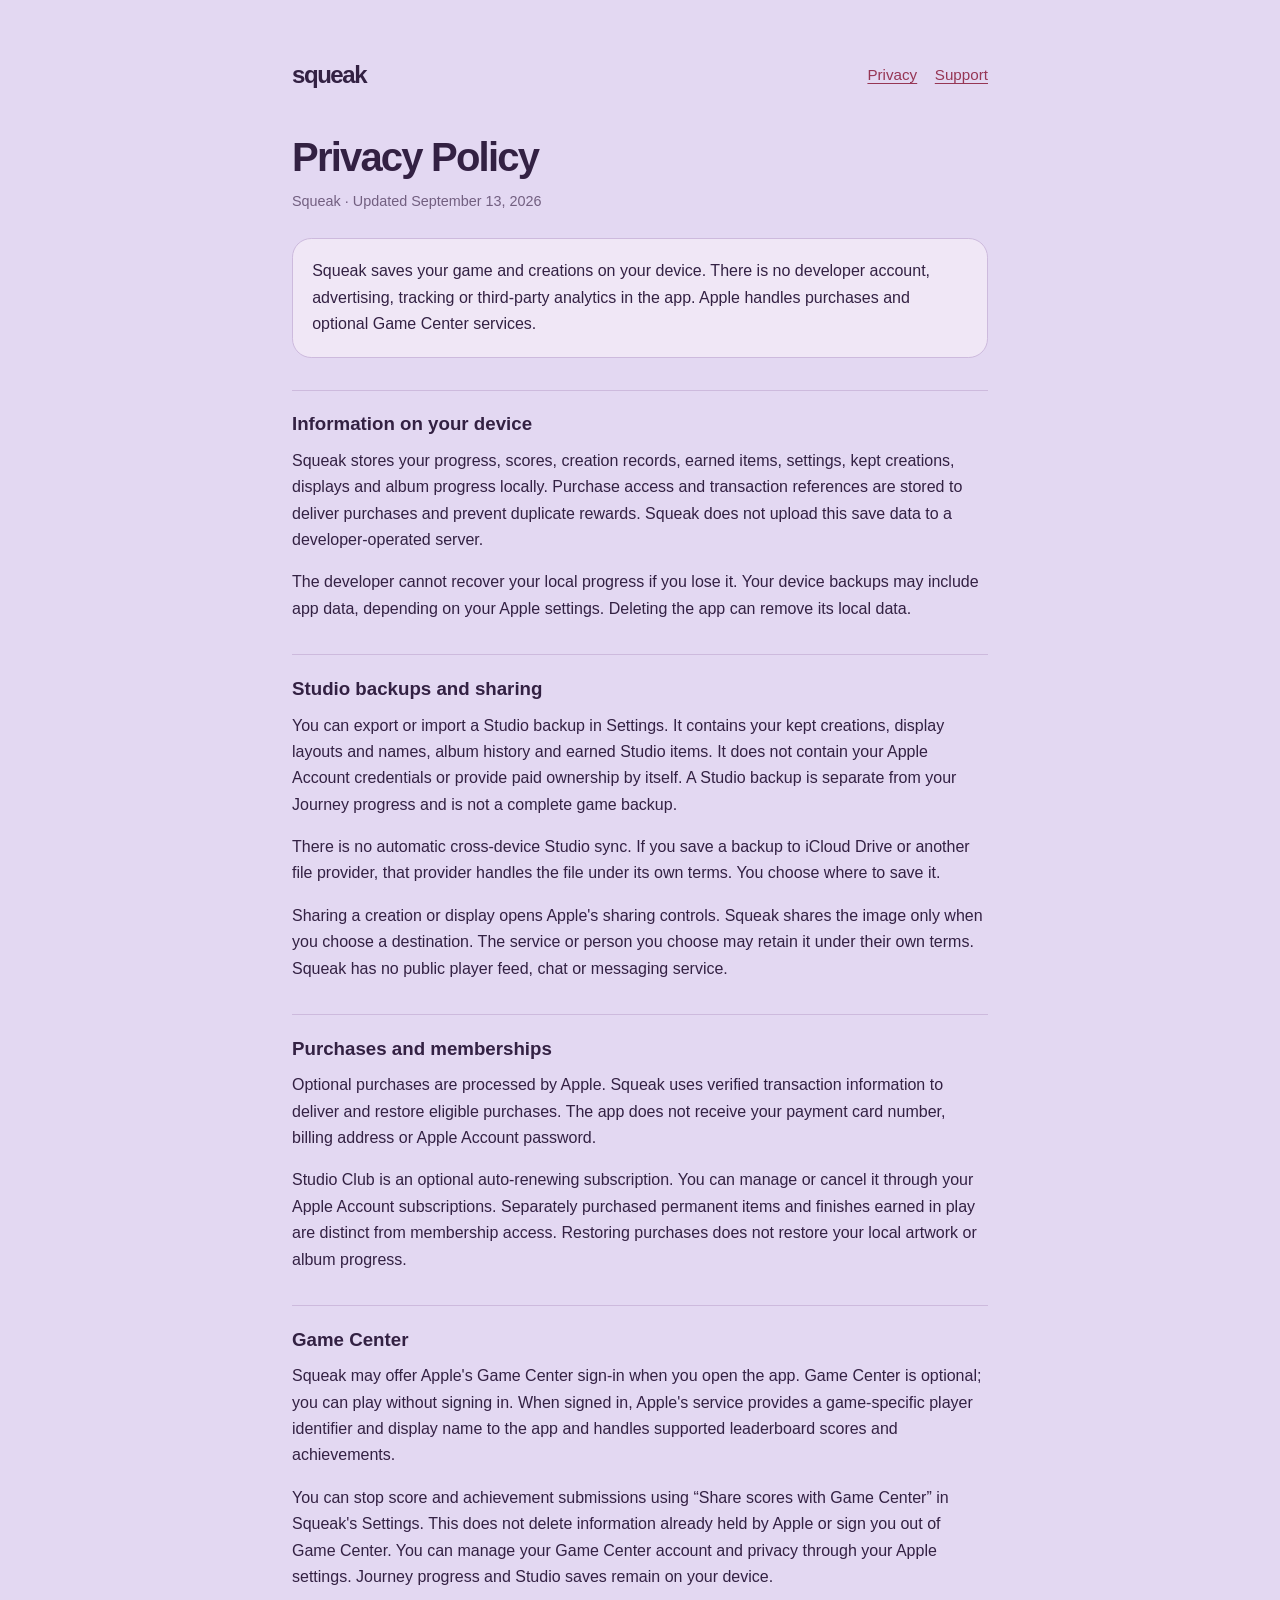
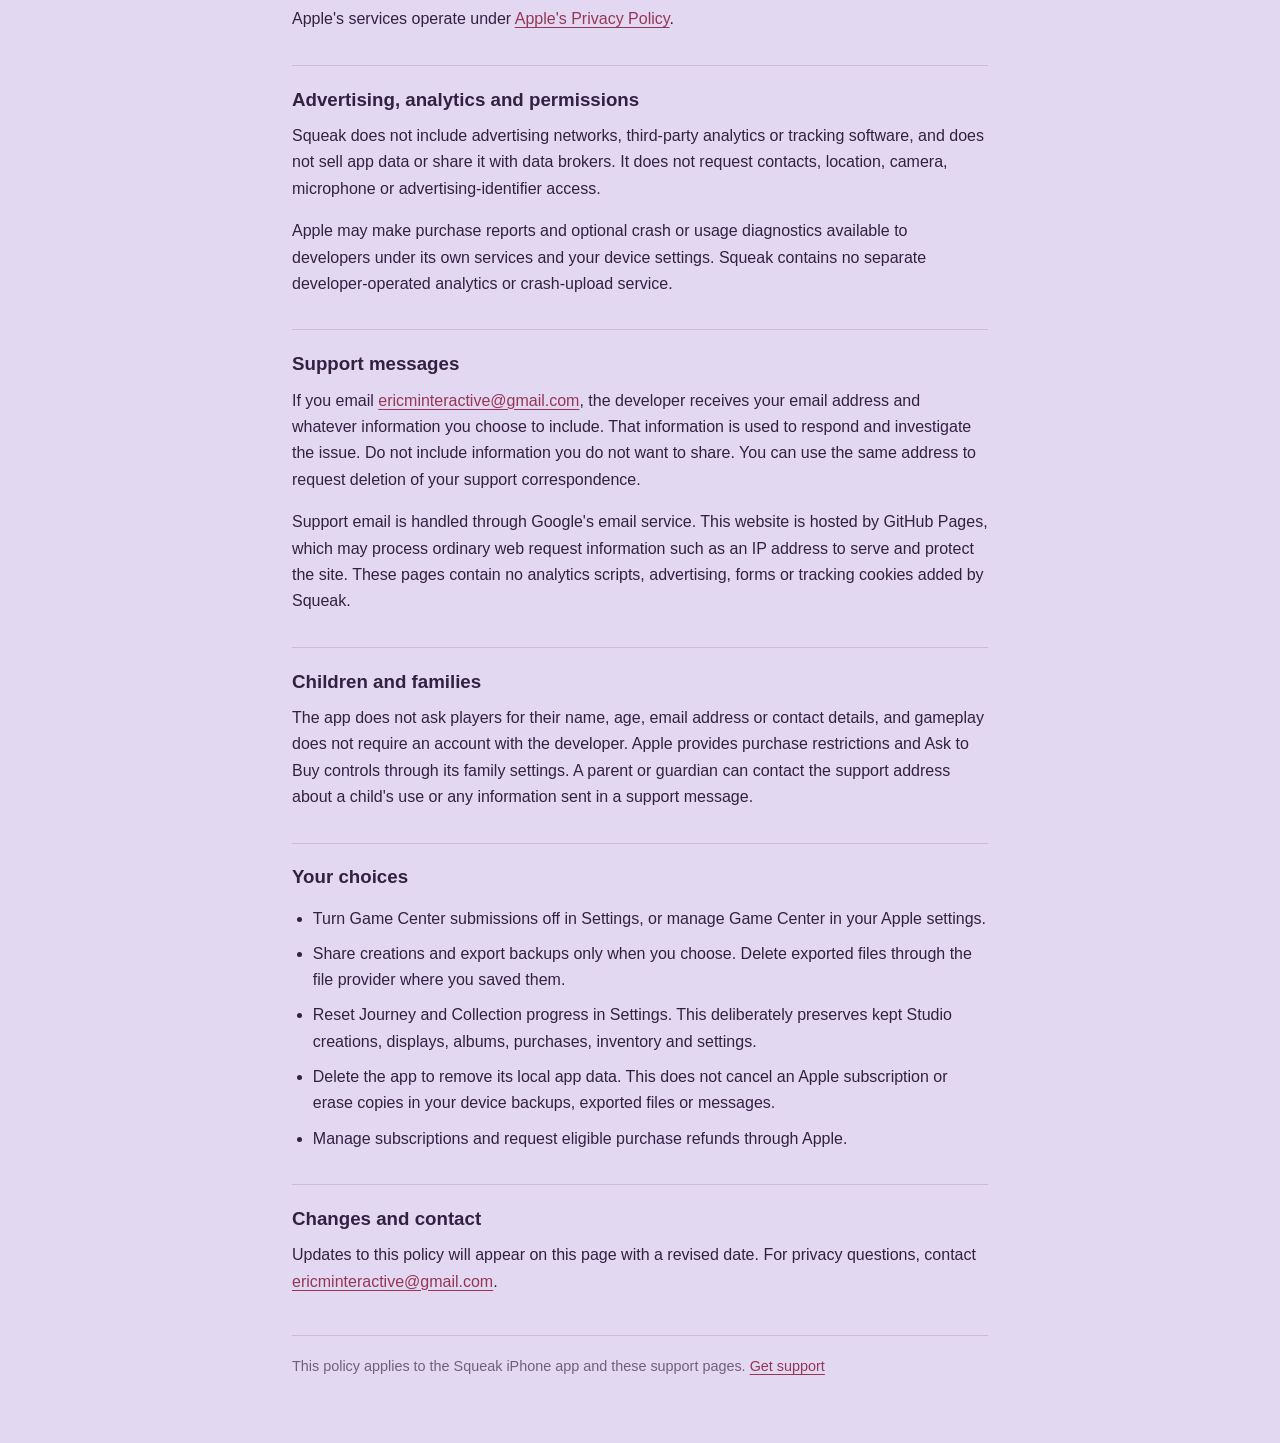
==== index.html @ f95f05a0 "Publish Squeak support and privacy pages" ====
<!doctype html>
<html lang="en">
<head>
<meta charset="utf-8">
<meta name="viewport" content="width=device-width, initial-scale=1">
<meta name="description" content="How Squeak handles local progress, Studio backups, Apple purchases, Game Center and support messages.">
<title>Privacy Policy · Squeak</title>
<link rel="stylesheet" href="styles.css">
</head>
<body>
<nav aria-label="Main navigation"><a class="brand" href="support.html">squeak</a><a href="index.html" aria-current="page">Privacy</a><a href="support.html">Support</a></nav>
<main>
<h1>Privacy Policy</h1>
<p class="stamp">Squeak · Updated September 13, 2026</p>
<div class="lead"><p>Squeak saves your game and creations on your device. There is no developer account, advertising, tracking or third-party analytics in the app. Apple handles purchases and optional Game Center services.</p></div>
<h2>Information on your device</h2>
<p>Squeak stores your progress, scores, creation records, earned items, settings, kept creations, displays and album progress locally. Purchase access and transaction references are stored to deliver purchases and prevent duplicate rewards. Squeak does not upload this save data to a developer-operated server.</p>
<p>The developer cannot recover your local progress if you lose it. Your device backups may include app data, depending on your Apple settings. Deleting the app can remove its local data.</p>
<h2>Studio backups and sharing</h2>
<p>You can export or import a Studio backup in Settings. It contains your kept creations, display layouts and names, album history and earned Studio items. It does not contain your Apple Account credentials or provide paid ownership by itself. A Studio backup is separate from your Journey progress and is not a complete game backup.</p>
<p>There is no automatic cross-device Studio sync. If you save a backup to iCloud Drive or another file provider, that provider handles the file under its own terms. You choose where to save it.</p>
<p>Sharing a creation or display opens Apple's sharing controls. Squeak shares the image only when you choose a destination. The service or person you choose may retain it under their own terms. Squeak has no public player feed, chat or messaging service.</p>
<h2>Purchases and memberships</h2>
<p>Optional purchases are processed by Apple. Squeak uses verified transaction information to deliver and restore eligible purchases. The app does not receive your payment card number, billing address or Apple Account password.</p>
<p>Studio Club is an optional auto-renewing subscription. You can manage or cancel it through your Apple Account subscriptions. Separately purchased permanent items and finishes earned in play are distinct from membership access. Restoring purchases does not restore your local artwork or album progress.</p>
<h2>Game Center</h2>
<p>Squeak may offer Apple's Game Center sign-in when you open the app. Game Center is optional; you can play without signing in. When signed in, Apple's service provides a game-specific player identifier and display name to the app and handles supported leaderboard scores and achievements.</p>
<p>You can stop score and achievement submissions using “Share scores with Game Center” in Squeak's Settings. This does not delete information already held by Apple or sign you out of Game Center. You can manage your Game Center account and privacy through your Apple settings. Journey progress and Studio saves remain on your device.</p>
<p>Apple's services operate under <a href="https://www.apple.com/legal/privacy/">Apple's Privacy Policy</a>.</p>
<h2>Advertising, analytics and permissions</h2>
<p>Squeak does not include advertising networks, third-party analytics or tracking software, and does not sell app data or share it with data brokers. It does not request contacts, location, camera, microphone or advertising-identifier access.</p>
<p>Apple may make purchase reports and optional crash or usage diagnostics available to developers under its own services and your device settings. Squeak contains no separate developer-operated analytics or crash-upload service.</p>
<h2>Support messages</h2>
<p>If you email <a href="mailto:ericminteractive@gmail.com">ericminteractive@gmail.com</a>, the developer receives your email address and whatever information you choose to include. That information is used to respond and investigate the issue. Do not include information you do not want to share. You can use the same address to request deletion of your support correspondence.</p>
<p>Support email is handled through Google's email service. This website is hosted by GitHub Pages, which may process ordinary web request information such as an IP address to serve and protect the site. These pages contain no analytics scripts, advertising, forms or tracking cookies added by Squeak.</p>
<h2>Children and families</h2>
<p>The app does not ask players for their name, age, email address or contact details, and gameplay does not require an account with the developer. Apple provides purchase restrictions and Ask to Buy controls through its family settings. A parent or guardian can contact the support address about a child's use or any information sent in a support message.</p>
<h2>Your choices</h2>
<ul>
<li>Turn Game Center submissions off in Settings, or manage Game Center in your Apple settings.</li>
<li>Share creations and export backups only when you choose. Delete exported files through the file provider where you saved them.</li>
<li>Reset Journey and Collection progress in Settings. This deliberately preserves kept Studio creations, displays, albums, purchases, inventory and settings.</li>
<li>Delete the app to remove its local app data. This does not cancel an Apple subscription or erase copies in your device backups, exported files or messages.</li>
<li>Manage subscriptions and request eligible purchase refunds through Apple.</li>
</ul>
<h2>Changes and contact</h2>
<p>Updates to this policy will appear on this page with a revised date. For privacy questions, contact <a href="mailto:ericminteractive@gmail.com">ericminteractive@gmail.com</a>.</p>
</main>
<footer>This policy applies to the Squeak iPhone app and these support pages. <a href="support.html">Get support</a></footer>
</body>
</html>
---- styles.css ----
:root{color-scheme:light;--bg:#e3d8f2;--panel:#f0e7f6;--ink:#332143;--muted:#725f80;--accent:#963655;--rule:#cdbadd}
*{box-sizing:border-box}html{-webkit-text-size-adjust:100%}body{margin:0 auto;max-width:46rem;padding:2rem 1.25rem 4rem;background:var(--bg);color:var(--ink);font:1rem/1.65 -apple-system,BlinkMacSystemFont,"Segoe UI",sans-serif}a{color:var(--accent);text-underline-offset:.2em}a:focus-visible{outline:3px solid var(--accent);outline-offset:4px;border-radius:3px}nav{display:flex;align-items:center;flex-wrap:wrap;gap:1.1rem;margin-bottom:2rem;font-size:.95rem}nav .brand{font-weight:850;font-size:1.5rem;letter-spacing:-.06em;margin-right:auto;color:var(--ink);text-decoration:none}nav a{padding:.45rem 0}h1{font-size:clamp(1.9rem,6vw,2.5rem);line-height:1.15;letter-spacing:-.045em;margin:.5rem 0 .65rem}h2{font-size:1.17rem;line-height:1.35;margin:2rem 0 .7rem;padding-top:1.3rem;border-top:1px solid var(--rule)}p{margin:0 0 1rem}.stamp{font-size:.9rem;color:var(--muted)}.lead{background:var(--panel);border:1px solid var(--rule);border-radius:1.2rem;padding:1.2rem;margin:1.5rem 0}.lead p:last-child{margin-bottom:0}.email{display:inline-block;font-weight:700;overflow-wrap:anywhere}ul{padding-left:1.3rem}li{margin:.55rem 0}footer{margin-top:2.5rem;padding-top:1.2rem;border-top:1px solid var(--rule);font-size:.9rem;color:var(--muted)}@media(prefers-color-scheme:dark){:root{color-scheme:dark;--bg:#281c36;--panel:#382747;--ink:#f0e4f7;--muted:#c2adcf;--accent:#ffb3c0;--rule:#584265}}@media(min-width:700px){body{padding-top:3rem}}
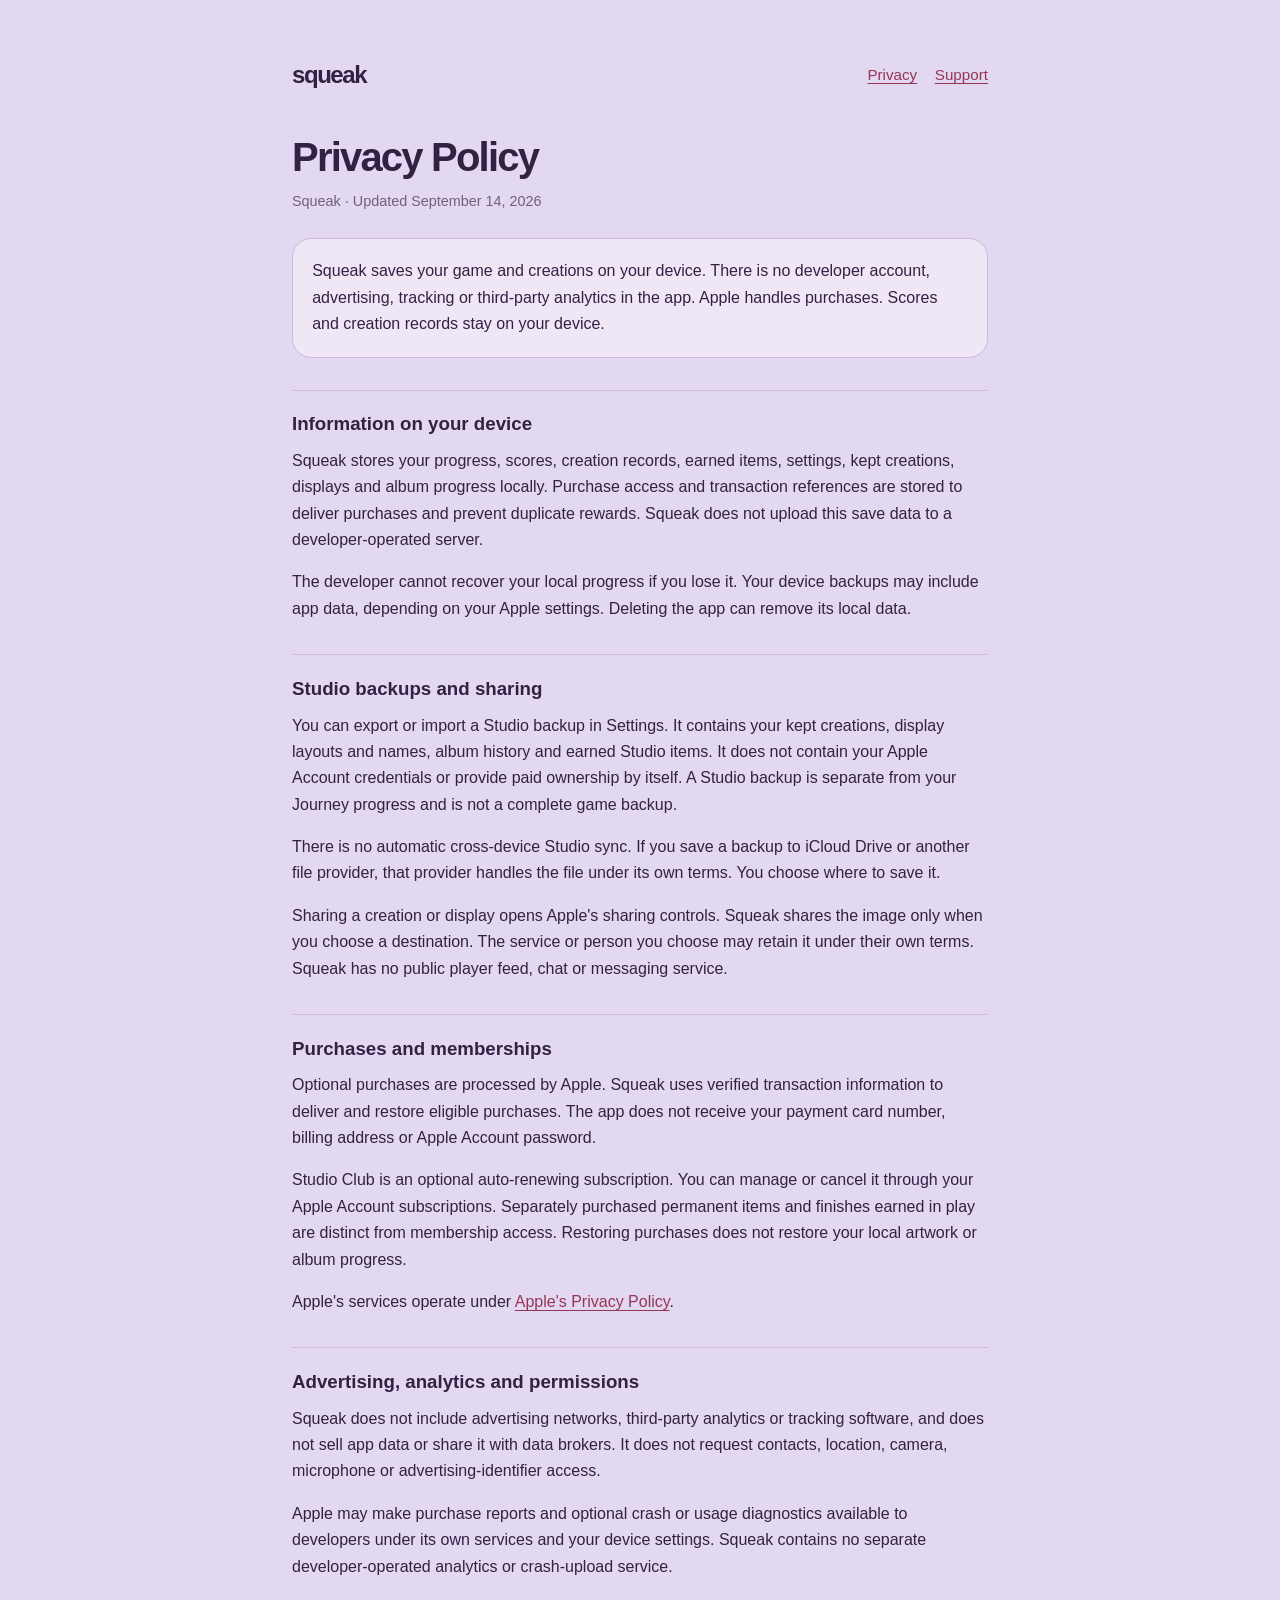
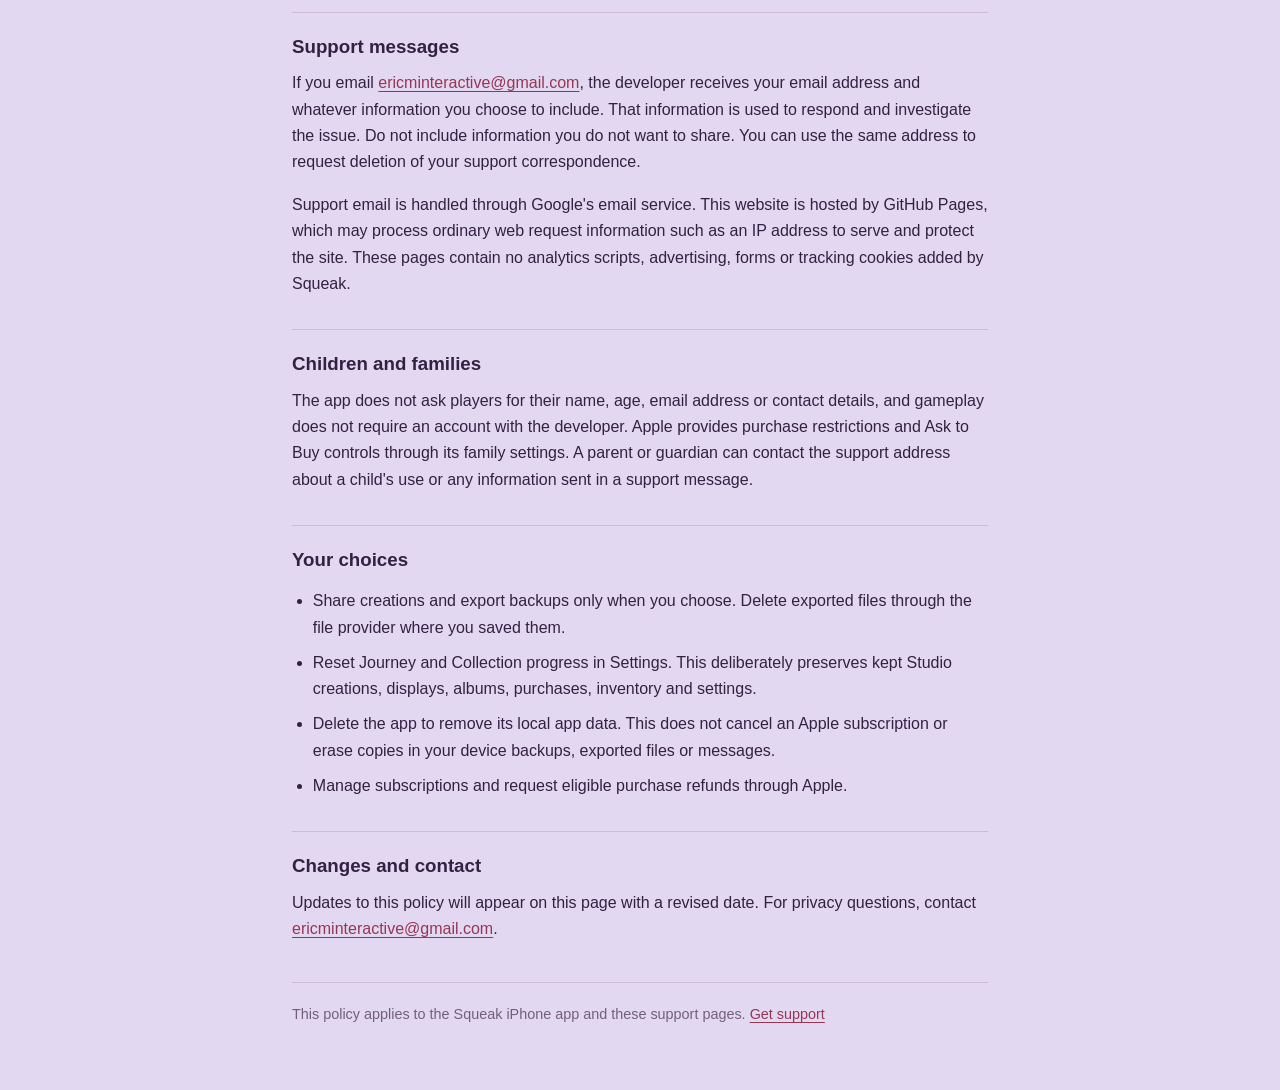
==== commit fa984889: "Update Squeak privacy and support for local scores" ====
--- a/index.html
+++ b/index.html
@@ -3,7 +3,7 @@
 <head>
 <meta charset="utf-8">
 <meta name="viewport" content="width=device-width, initial-scale=1">
-<meta name="description" content="How Squeak handles local progress, Studio backups, Apple purchases, Game Center and support messages.">
+<meta name="description" content="How Squeak handles local progress, Studio backups, Apple purchases and support messages.">
 <title>Privacy Policy · Squeak</title>
 <link rel="stylesheet" href="styles.css">
 </head>
@@ -11,8 +11,8 @@
 <nav aria-label="Main navigation"><a class="brand" href="support.html">squeak</a><a href="index.html" aria-current="page">Privacy</a><a href="support.html">Support</a></nav>
 <main>
 <h1>Privacy Policy</h1>
-<p class="stamp">Squeak · Updated September 13, 2026</p>
-<div class="lead"><p>Squeak saves your game and creations on your device. There is no developer account, advertising, tracking or third-party analytics in the app. Apple handles purchases and optional Game Center services.</p></div>
+<p class="stamp">Squeak · Updated September 14, 2026</p>
+<div class="lead"><p>Squeak saves your game and creations on your device. There is no developer account, advertising, tracking or third-party analytics in the app. Apple handles purchases. Scores and creation records stay on your device.</p></div>
 <h2>Information on your device</h2>
 <p>Squeak stores your progress, scores, creation records, earned items, settings, kept creations, displays and album progress locally. Purchase access and transaction references are stored to deliver purchases and prevent duplicate rewards. Squeak does not upload this save data to a developer-operated server.</p>
 <p>The developer cannot recover your local progress if you lose it. Your device backups may include app data, depending on your Apple settings. Deleting the app can remove its local data.</p>
@@ -23,9 +23,6 @@
 <h2>Purchases and memberships</h2>
 <p>Optional purchases are processed by Apple. Squeak uses verified transaction information to deliver and restore eligible purchases. The app does not receive your payment card number, billing address or Apple Account password.</p>
 <p>Studio Club is an optional auto-renewing subscription. You can manage or cancel it through your Apple Account subscriptions. Separately purchased permanent items and finishes earned in play are distinct from membership access. Restoring purchases does not restore your local artwork or album progress.</p>
-<h2>Game Center</h2>
-<p>Squeak may offer Apple's Game Center sign-in when you open the app. Game Center is optional; you can play without signing in. When signed in, Apple's service provides a game-specific player identifier and display name to the app and handles supported leaderboard scores and achievements.</p>
-<p>You can stop score and achievement submissions using “Share scores with Game Center” in Squeak's Settings. This does not delete information already held by Apple or sign you out of Game Center. You can manage your Game Center account and privacy through your Apple settings. Journey progress and Studio saves remain on your device.</p>
 <p>Apple's services operate under <a href="https://www.apple.com/legal/privacy/">Apple's Privacy Policy</a>.</p>
 <h2>Advertising, analytics and permissions</h2>
 <p>Squeak does not include advertising networks, third-party analytics or tracking software, and does not sell app data or share it with data brokers. It does not request contacts, location, camera, microphone or advertising-identifier access.</p>
@@ -37,7 +34,6 @@
 <p>The app does not ask players for their name, age, email address or contact details, and gameplay does not require an account with the developer. Apple provides purchase restrictions and Ask to Buy controls through its family settings. A parent or guardian can contact the support address about a child's use or any information sent in a support message.</p>
 <h2>Your choices</h2>
 <ul>
-<li>Turn Game Center submissions off in Settings, or manage Game Center in your Apple settings.</li>
 <li>Share creations and export backups only when you choose. Delete exported files through the file provider where you saved them.</li>
 <li>Reset Journey and Collection progress in Settings. This deliberately preserves kept Studio creations, displays, albums, purchases, inventory and settings.</li>
 <li>Delete the app to remove its local app data. This does not cancel an Apple subscription or erase copies in your device backups, exported files or messages.</li>
